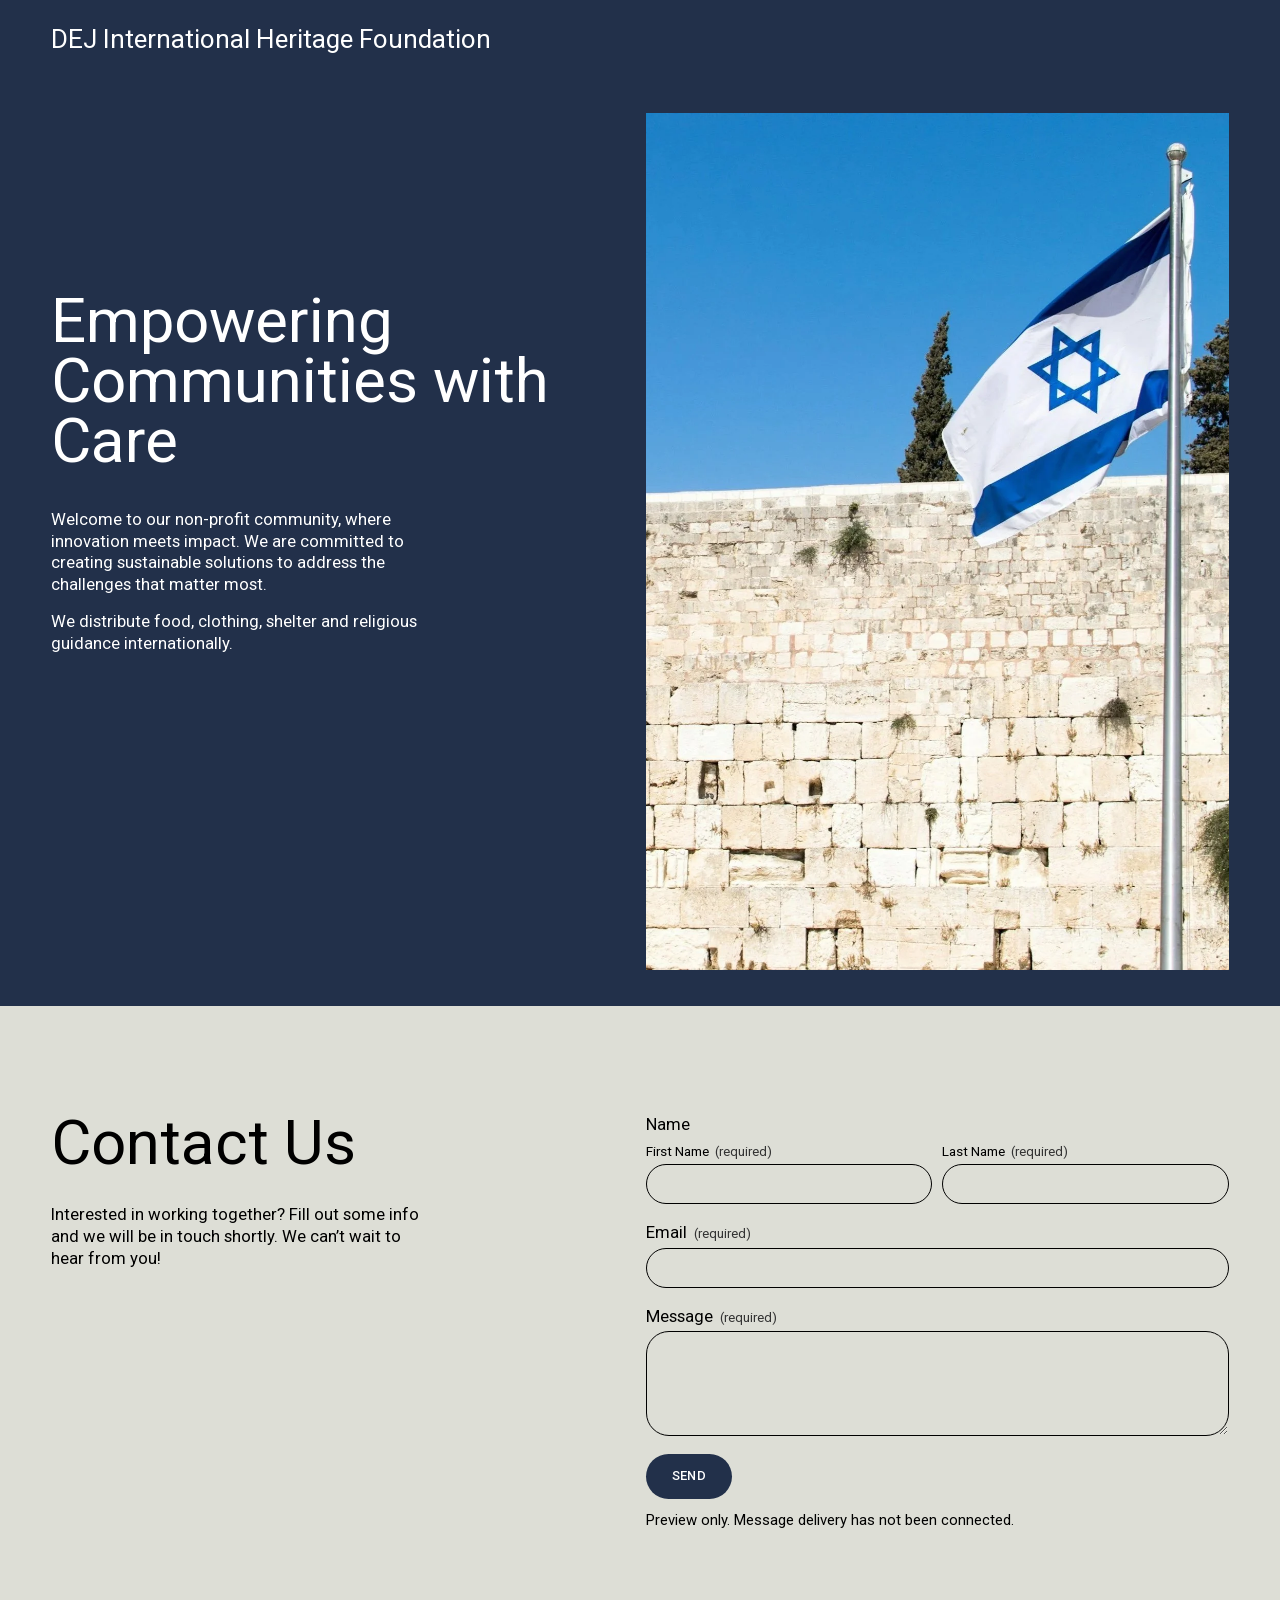
==== docs/home/index.html @ c703976b "Migrate DEJ Heritage to a static GitHub Pages site" ====
<!doctype html>
<html lang="en">
<head>
  <meta charset="utf-8">
  <meta name="viewport" content="width=device-width, initial-scale=1">
  <meta name="description" content="DEJ International Heritage Foundation is dedicated to empowering communities worldwide through charitable programs including food, clothing, shelter, and religious support.">
  <title>DEJ International Heritage Foundation | Join Us in Making a Difference</title>
  <link rel="canonical" href="../">
  <link rel="stylesheet" href="../assets/site.css">
  <script src="../assets/contact.js" defer></script>
</head>
<body>
  <header class="site-header">
    <div class="layout">
      <a class="skip" href="#page">Skip to Content</a>
      <a class="site-title" href="../">DEJ International Heritage Foundation</a>
    </div>
  </header>
  <main id="page" tabindex="-1">
    <section class="hero" aria-labelledby="mission">
      <div class="layout columns">
        <div class="hero-copy">
          <h1 id="mission">Empowering Communities with Care</h1>
          <p>Welcome to our non-profit community, where innovation meets impact. We are committed to creating sustainable solutions to address the challenges that matter most.</p>
          <p>We distribute food, clothing, shelter and religious guidance internationally.</p>
        </div>
        <img class="hero-photo" src="../assets/israeli-flag.webp" alt="Israeli flag flying on a pole against a background of stone wall and clear blue sky." width="1250" height="1667">
      </div>
    </section>
    <section class="contact" aria-labelledby="contact">
      <div class="layout columns">
        <div class="contact-copy">
          <h2 id="contact">Contact Us</h2>
          <p>Interested in working together? Fill out some info and we will be in touch shortly. We can’t wait to hear from you!</p>
        </div>
        <form id="contact-form" method="post" data-endpoint="">
          <fieldset>
            <legend>Name</legend>
            <div class="names">
              <label>First Name <small>(required)</small><input name="first_name" autocomplete="given-name" required></label>
              <label>Last Name <small>(required)</small><input name="last_name" autocomplete="family-name" required></label>
            </div>
          </fieldset>
          <label>Email <small>(required)</small><input type="email" name="email" autocomplete="email" required></label>
          <label>Message <small>(required)</small><textarea name="message" rows="4" required></textarea></label>
          <button type="submit" disabled>Send</button>
          <p id="form-status" class="form-status" role="status"></p>
          <noscript>Contact form submission requires JavaScript.</noscript>
        </form>
      </div>
    </section>
  </main>
</body>
</html>
---- docs/assets/site.css ----
@font-face {
  font-family: Roboto;
  src: url(roboto-400.woff2) format("woff2");
  font-weight: 400;
  font-display: swap;
}
@font-face {
  font-family: Roboto;
  src: url(roboto-500.woff2) format("woff2");
  font-weight: 500;
  font-display: swap;
}
:root {
  --navy: #22304a;
  --stone: #ddded6;
  --body-size: clamp(16px, 1.308vw, 20px);
  --heading-size: clamp(40px, 4.827vw, 78px);
}
* { box-sizing: border-box; }
body {
  margin: 0;
  font: var(--body-size)/1.3 Roboto, Arial, sans-serif;
  color: #000;
  background: var(--stone);
}
.layout { width: min(92%, 1500px); margin-inline: auto; }
.columns { display: grid; grid-template-columns: repeat(2, minmax(0, 1fr)); gap: 11px; }
.site-header, .hero { background: var(--navy); color: #fff; }
.site-header { padding-block: clamp(20px, 1.93vw, 32px); }
.site-title { color: inherit; text-decoration: none; font-size: clamp(21px, 2.036vw, 33px); line-height: 1.1; display: inline-block; }
.skip { position: absolute; top: 8px; left: 8px; background: #fff; color: #000; padding: 10px; z-index: 1; }
.skip:not(:focus) { clip-path: inset(50%); }
.hero { padding-block: clamp(24px, 5vw - 29px, 55px) clamp(24px, 2.82vw, 45px); }
.hero-copy { padding-top: min(14vw, 226px); }
h1, h2 { margin: 0; font-weight: 400; line-height: .968; font-size: var(--heading-size); }
h1 { max-width: 91%; margin-bottom: clamp(24px, 2.9vw, 46px); }
h2 { margin-bottom: clamp(24px, 2.38vw, 38px); }
p { margin: 0 0 .9em; }
.hero-copy p, .contact-copy p { max-width: 66%; }
.hero-photo { display: block; width: 100%; height: auto; aspect-ratio: 0.681; object-fit: cover; }
.contact { padding-block: clamp(70px, 8.45vw, 136px) clamp(90px, 11vw, 177px); }
form { min-width: 0; }
fieldset { border: 0; padding: 0; margin: 0 0 18px; min-width: 0; }
legend { padding: 0; margin-bottom: 7px; }
.names { display: grid; grid-template-columns: repeat(2, minmax(0, 1fr)); gap: 10px; font-size: .81em; }
label { display: block; }
form > label { margin-bottom: 18px; }
small { font-size: .82rem; margin-left: 3px; color: #333; }
input, textarea {
  width: 100%;
  display: block;
  margin-top: 4px;
  border: 1px solid currentColor;
  border-radius: 23px;
  background: transparent;
  color: inherit;
  padding: 8px 12px;
  font: var(--body-size)/1.3 Roboto, Arial, sans-serif;
}
textarea { min-height: 100px; resize: vertical; }
button, .button {
  font: 500 .8rem/1 Roboto, Arial, sans-serif;
  letter-spacing: .035em;
  text-transform: uppercase;
  padding: 16px 26px;
  border: 0;
  border-radius: 100px;
  color: #fff;
  background: var(--navy);
  cursor: pointer;
  display: inline-block;
  text-decoration: none;
}
button:disabled { cursor: wait; }
.form-status { margin: 12px 0 0; font-size: .89em; }
.form-status:empty { display: none; }
.cart-page { min-height: 60vh; text-align: center; padding-block: 90px; }
.cart-page p { margin-block: 24px; }
@media (max-width: 767px) {
  .layout { width: 88%; }
  .columns { grid-template-columns: 1fr; gap: 0; }
  .hero { padding-block: 54px 34px; }
  .hero-copy { padding-top: 0; }
  .hero-copy p, .contact-copy p, h1 { max-width: none; }
  h1, h2 { font-size: clamp(36px, 9.7vw, 53px); }
  .hero-photo { margin-top: 23px; }
  .contact { padding-block: 72px; }
  .contact-copy { margin-bottom: 30px; }
  input { min-height: 44px; }
}
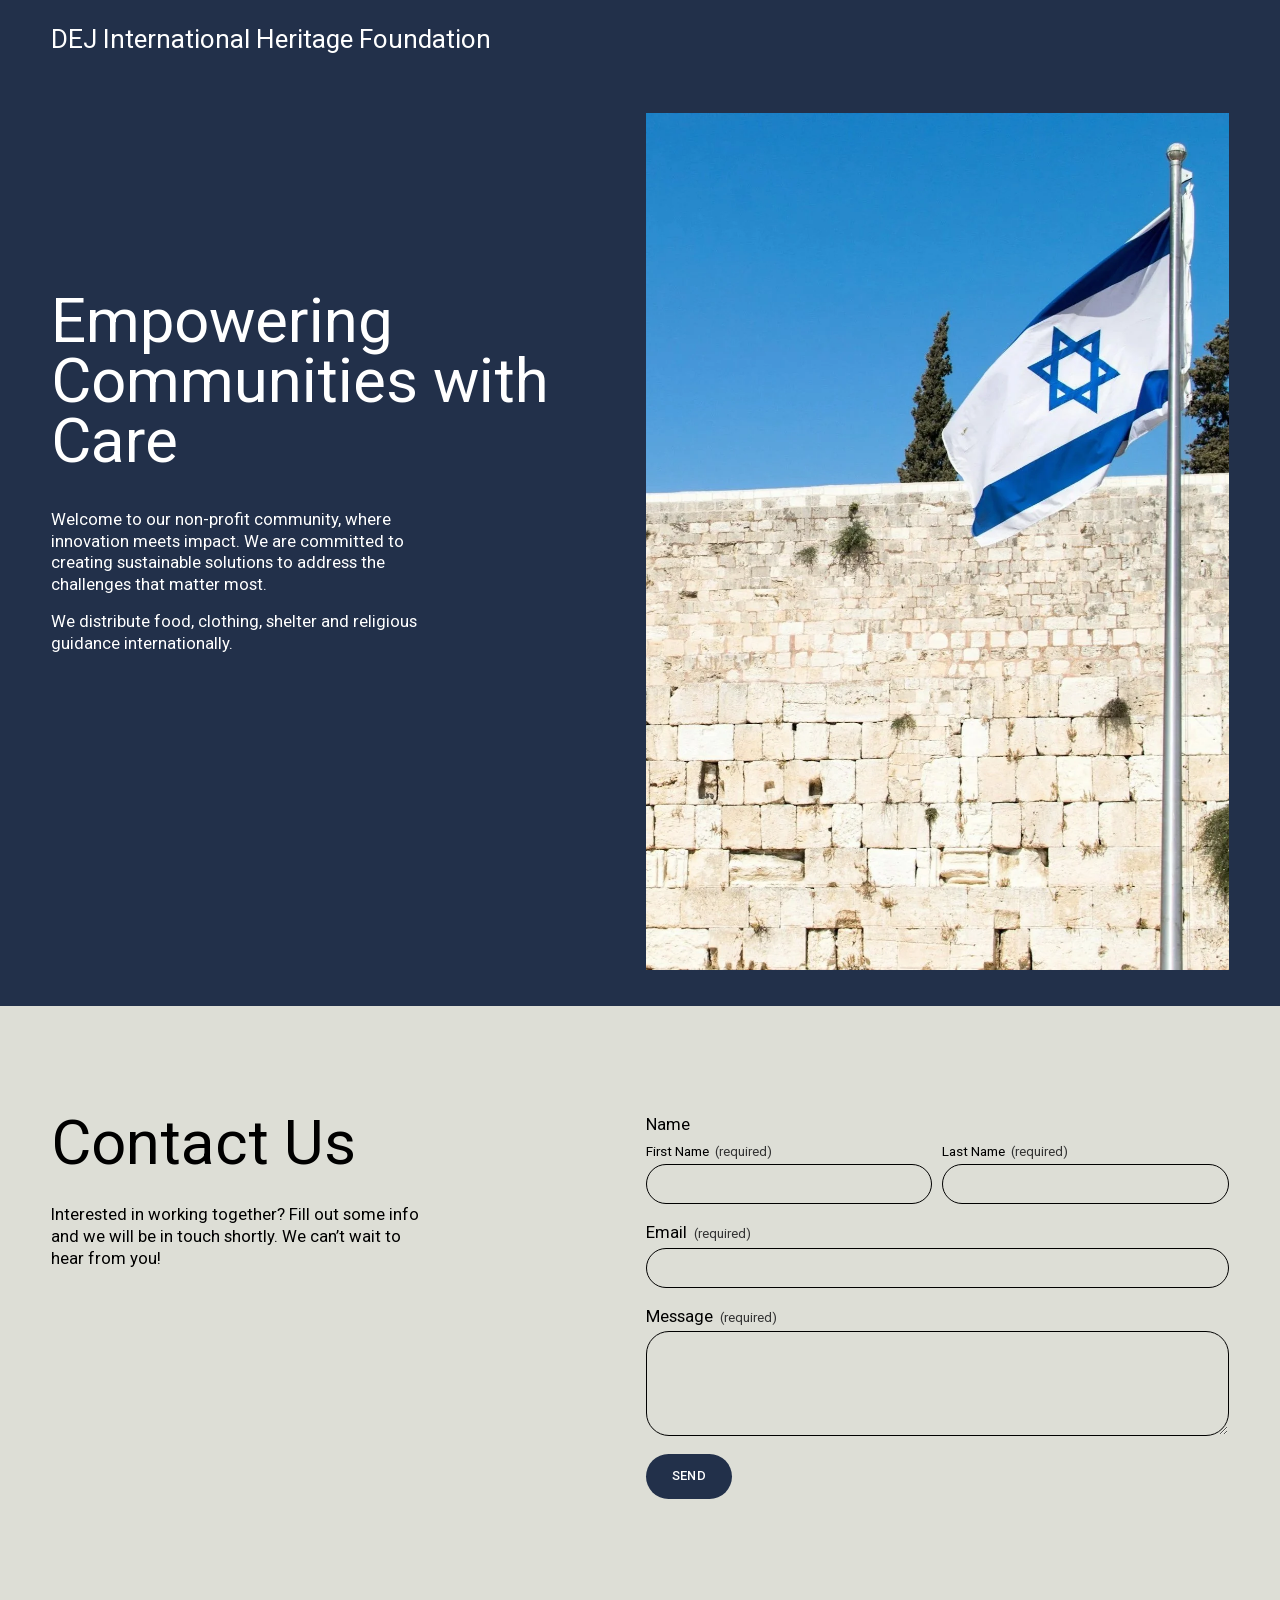
==== commit 4dc65a59: "Connect the contact form to Formspree" ====
--- a/docs/home/index.html
+++ b/docs/home/index.html
@@ -33,7 +33,7 @@
           <h2 id="contact">Contact Us</h2>
           <p>Interested in working together? Fill out some info and we will be in touch shortly. We can’t wait to hear from you!</p>
         </div>
-        <form id="contact-form" method="post" data-endpoint="">
+        <form id="contact-form" method="post" data-endpoint="https://formspree.io/f/xqpqwvvg">
           <fieldset>
             <legend>Name</legend>
             <div class="names">
